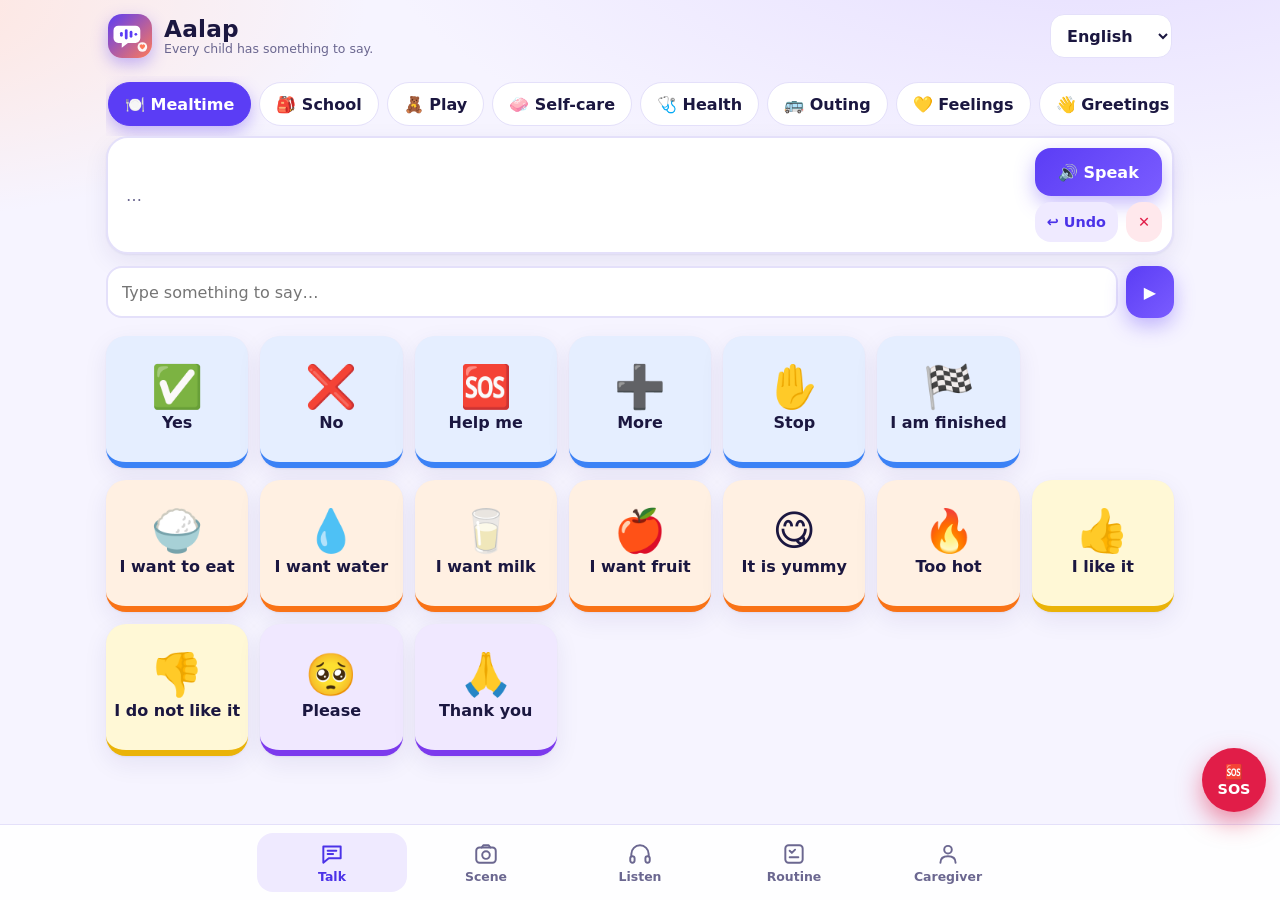
==== web/index.html @ 2eca91e9 "Initial commit: Aalap, AI communication boards for children with disabilities Photo-to-board (Gemini" ====
<!doctype html>
<html lang="en">
<head>
<meta charset="utf-8">
<meta name="viewport" content="width=device-width,initial-scale=1,viewport-fit=cover">
<title>Aalap — Every child has something to say</title>
<meta name="description" content="Aalap builds a personal communication board for children with speech, hearing, vision or intellectual disabilities — from a single photo, in 8 languages.">
<meta name="theme-color" content="#4b32e8">
<link rel="manifest" href="manifest.json">
<link rel="icon" href="icon.svg" type="image/svg+xml">
<link rel="apple-touch-icon" href="icon.svg">
<link rel="stylesheet" href="styles.css">
</head>
<body>
<a class="skip" href="#app">Skip to content</a>

<header class="top">
  <div class="brand">
    <img src="icon.svg" alt="" width="44" height="44">
    <div><b>Aalap</b><small id="tag"></small></div>
  </div>
  <label class="langsel">
    <span class="sr" id="langLbl">Language</span>
    <select id="langSel" aria-labelledby="langLbl"></select>
  </label>
</header>

<main id="app" tabindex="-1"></main>

<nav class="tabs" id="tabs" aria-label="Main"></nav>

<button id="sosBtn" class="sos" type="button"></button>

<div id="sosOverlay" class="sos-overlay" hidden role="alertdialog" aria-live="assertive">
  <div class="sos-big">🆘</div>
  <div class="sos-say" id="sosSay"></div>
  <div class="sos-stop" id="sosStop"></div>
</div>

<div id="toast" class="toast" role="status" aria-live="polite"></div>

<dialog id="picker" class="picker">
  <form method="dialog"><button class="x" aria-label="Close">✕</button></form>
  <div id="pickerGrid" class="grid"></div>
</dialog>

<script src="data.js"></script>
<script src="app.js"></script>
</body>
</html>
---- web/styles.css ----
:root{
  --bg:#f6f4ff; --card:#ffffff; --ink:#1b1740; --muted:#6b6790; --line:#e4e0fa;
  --brand:#5b3df5; --brand-d:#4b32e8; --coral:#ff7a59; --mint:#12b886; --danger:#e11d48;
  --scale:1; --tile:calc(132px * var(--scale));
  --radius:22px; --shadow:0 1px 2px rgba(40,20,120,.06),0 8px 24px rgba(40,20,120,.08);
  font-family:"Atkinson Hyperlegible",system-ui,-apple-system,"Segoe UI",Roboto,"Noto Sans","Noto Sans Bengali","Noto Sans Devanagari","Noto Naskh Arabic","Noto Sans SC",sans-serif;
}
*{box-sizing:border-box;-webkit-tap-highlight-color:transparent}
html{font-size:calc(16px * var(--scale))}
body{margin:0;background:radial-gradient(1200px 500px at 85% -10%,#e5ddff 0,transparent 60%),radial-gradient(900px 400px at -10% 0,#ffe4dc 0,transparent 55%),var(--bg);color:var(--ink);min-height:100vh;padding-bottom:calc(96px + env(safe-area-inset-bottom))}
button,input,select,textarea{font:inherit;color:inherit}
button{cursor:pointer}
:focus-visible{outline:4px solid var(--coral);outline-offset:2px}
.sr{position:absolute;width:1px;height:1px;overflow:hidden;clip:rect(0 0 0 0)}
.skip{position:absolute;left:-999px}.skip:focus{left:8px;top:8px;z-index:99;background:#fff;padding:8px 12px;border-radius:8px}

/* header */
.top{display:flex;align-items:center;justify-content:space-between;gap:12px;padding:14px 18px;max-width:1100px;margin:0 auto}
.brand{display:flex;align-items:center;gap:12px}
.brand img{border-radius:14px;box-shadow:0 6px 16px rgba(91,61,245,.35)}
.brand b{font-size:1.45rem;letter-spacing:.2px;display:block;line-height:1.1}
.brand small{display:block;color:var(--muted);font-size:.78rem;max-width:34ch}
.langsel select{background:var(--card);border:1.5px solid var(--line);border-radius:14px;padding:10px 12px;font-weight:600;min-height:44px}

main{max-width:1100px;margin:0 auto;padding:4px 16px 24px;outline:none}
.view{animation:rise .28s ease both}
@keyframes rise{from{opacity:0;transform:translateY(8px)}to{opacity:1;transform:none}}
h2{font-size:1.15rem;margin:18px 4px 10px}
.card{background:var(--card);border-radius:var(--radius);box-shadow:var(--shadow);padding:16px}
.hint{color:var(--muted);font-size:.9rem;margin:6px 4px}

/* chips */
.chips{display:flex;gap:8px;overflow-x:auto;padding:6px 2px 10px;scrollbar-width:none}
.chips::-webkit-scrollbar{display:none}
.chip{flex:0 0 auto;border:1.5px solid var(--line);background:var(--card);border-radius:999px;padding:10px 16px;font-weight:700;min-height:44px;transition:.15s}
.chip[aria-pressed="true"]{background:var(--brand);border-color:var(--brand);color:#fff;box-shadow:0 6px 16px rgba(91,61,245,.35)}

/* sentence strip */
.strip{display:flex;align-items:center;gap:10px;background:var(--card);border-radius:var(--radius);box-shadow:var(--shadow);padding:10px;min-height:92px;border:2px solid var(--line)}
.strip-items{flex:1;display:flex;flex-wrap:wrap;gap:8px;min-height:60px;align-items:center}
.strip-items .ph{color:var(--muted);padding:0 8px}
.pill{display:inline-flex;align-items:center;gap:6px;background:#f0ecff;border-radius:14px;padding:8px 12px;font-weight:700;animation:pop .2s ease}
.pill .em{font-size:1.6rem}
@keyframes pop{from{transform:scale(.7);opacity:0}to{transform:none;opacity:1}}
.strip-actions{display:flex;flex-direction:column;gap:6px}
.btn{border:0;border-radius:16px;padding:12px 18px;font-weight:800;min-height:48px;background:#efeaff;color:var(--brand-d);transition:transform .1s,box-shadow .15s}
.btn:active{transform:scale(.96)}
.btn.primary{background:linear-gradient(135deg,var(--brand),#7a5cff);color:#fff;box-shadow:0 8px 20px rgba(91,61,245,.35)}
.btn.warn{background:#ffe8ec;color:var(--danger)}
.btn.small{padding:8px 12px;min-height:40px;font-size:.9rem}
.btn[disabled]{opacity:.45}

.say{display:flex;gap:8px;margin:12px 0 4px}
.say input{flex:1;border:2px solid var(--line);border-radius:16px;padding:12px 14px;background:var(--card);min-height:52px;min-width:0}
.sugg{display:flex;flex-wrap:wrap;gap:6px;margin:4px 0}

/* tiles */
.grid{display:grid;grid-template-columns:repeat(auto-fill,minmax(var(--tile),1fr));gap:12px}
.grid.core{margin:14px 0 4px}
.tile{--c:#e8f0ff;--b:#3b82f6;position:relative;display:flex;flex-direction:column;align-items:center;justify-content:center;gap:6px;min-height:var(--tile);padding:12px 8px;background:var(--c);border:0;border-bottom:6px solid var(--b);border-radius:20px;box-shadow:var(--shadow);text-align:center;transition:transform .1s,box-shadow .15s}
.tile .em{font-size:calc(2.6rem);line-height:1}
.tile .tx{font-weight:800;font-size:1rem;line-height:1.2;overflow-wrap:anywhere}
.tile:active{transform:translateY(3px) scale(.97);border-bottom-width:3px}
.tile.armed{outline:5px solid var(--coral);outline-offset:2px}
.g-core{--c:#e5eeff;--b:#3b82f6}.g-food{--c:#fff0e2;--b:#f97316}.g-feel{--c:#fff8d6;--b:#eab308}
.g-health{--c:#ffe6eb;--b:#e11d48}.g-act{--c:#e3f8ea;--b:#16a34a}.g-social{--c:#f0e8ff;--b:#7c3aed}
.g-custom{--c:#dff6fa;--b:#0891b2}.g-ai{--c:#fde8ff;--b:#c026d3}
.m-intellect .tile{min-height:calc(var(--tile) * 1.25)}
.m-intellect .tile .em{font-size:3.6rem}
.m-intellect .tile .tx{font-size:1.2rem}

/* scene cards */
.scenes{display:grid;grid-template-columns:repeat(auto-fill,minmax(150px,1fr));gap:12px}
.scene-card{display:flex;flex-direction:column;align-items:center;gap:6px;padding:18px 10px;border:2px solid transparent;border-radius:20px;background:var(--card);box-shadow:var(--shadow);font-weight:800;transition:.15s}
.scene-card .em{font-size:2.4rem}
.scene-card:hover{border-color:var(--brand)}
.drop{display:flex;flex-direction:column;align-items:center;gap:8px;padding:22px;border:2.5px dashed #b9a9ff;border-radius:var(--radius);background:linear-gradient(180deg,#faf8ff,#f3eeff);text-align:center}
.drop img{max-width:100%;max-height:220px;border-radius:16px}
.drop textarea{width:100%;border:2px solid var(--line);border-radius:14px;padding:10px;min-height:64px;resize:vertical;background:#fff}
.spinner{width:22px;height:22px;border-radius:50%;border:3px solid #d9d0ff;border-top-color:var(--brand);animation:spin .8s linear infinite;display:inline-block;vertical-align:middle;margin-inline-end:8px}
@keyframes spin{to{transform:rotate(360deg)}}

/* listen */
.caps{background:#120f33;color:#fff;border-radius:var(--radius);padding:18px;min-height:46vh;max-height:60vh;overflow:auto;box-shadow:var(--shadow)}
.cap{margin:0 0 14px;line-height:1.35;font-weight:700;font-size:var(--capsize,1.6rem)}
.cap .ems{margin-inline-start:8px;font-size:1.3em}
.cap.interim{opacity:.55}
.cap-empty{color:#a7a1d6;font-weight:500}
.rec-dot{display:inline-block;width:12px;height:12px;border-radius:50%;background:#ff4d6d;margin-inline-end:8px;animation:pulse 1s infinite}
@keyframes pulse{50%{opacity:.3}}
.flash{animation:flash .5s 4}
@keyframes flash{50%{background:var(--coral)}}
.row{display:flex;gap:8px;flex-wrap:wrap;align-items:center;margin:12px 0}

/* routine */
.now{display:grid;grid-template-columns:1fr auto 1fr;gap:10px;align-items:center;margin-bottom:14px}
.now .box{background:var(--card);border-radius:var(--radius);box-shadow:var(--shadow);padding:14px;text-align:center;min-height:130px;display:flex;flex-direction:column;justify-content:center;gap:4px}
.now .box.first{border:3px solid var(--mint)}
.now .box small{color:var(--muted);font-weight:800;text-transform:uppercase;letter-spacing:.06em}
.now .box .em{font-size:3rem}
.now .arrow{font-size:2rem;color:var(--brand)}
.steps{list-style:none;margin:0;padding:0;display:grid;gap:10px}
.step{display:flex;align-items:center;gap:12px;background:var(--card);border-radius:18px;box-shadow:var(--shadow);padding:10px 14px}
.step .em{font-size:2rem}
.step .tx{flex:1;font-weight:800}
.step.done{opacity:.55}.step.done .tx{text-decoration:line-through}
.check{width:48px;height:48px;border-radius:50%;border:3px solid var(--mint);background:#fff;font-size:1.4rem;color:#fff}
.step.done .check{background:var(--mint)}

/* care */
.form{display:grid;gap:14px}
.field{display:grid;gap:6px}
.field label,.field .lbl{font-weight:800}
.field input[type=text],.field select{border:2px solid var(--line);border-radius:14px;padding:12px;background:#fff;min-height:48px}
.modes{display:grid;grid-template-columns:repeat(auto-fit,minmax(150px,1fr));gap:10px}
.mode{display:flex;align-items:center;gap:10px;border:2px solid var(--line);border-radius:16px;padding:12px;background:#fff;font-weight:800;min-height:56px}
.mode input{width:22px;height:22px;accent-color:var(--brand)}
.mode:has(input:checked){border-color:var(--brand);background:#f0ecff}
.toggle{display:flex;align-items:center;gap:10px;font-weight:700}
.toggle input{width:22px;height:22px;accent-color:var(--brand)}
input[type=range]{width:100%;accent-color:var(--brand)}
.two{display:grid;grid-template-columns:90px 1fr auto;gap:8px}
.two input{border:2px solid var(--line);border-radius:14px;padding:12px;min-width:0}
.list{list-style:none;margin:8px 0 0;padding:0;display:grid;gap:8px}
.list li{display:flex;align-items:center;gap:10px;background:#faf9ff;border-radius:14px;padding:8px 12px}
.list li .tx{flex:1}
.bar{height:10px;background:#ece8ff;border-radius:999px;overflow:hidden;flex:1}
.bar i{display:block;height:100%;background:linear-gradient(90deg,var(--brand),var(--coral));border-radius:999px}

/* nav */
.tabs{position:fixed;inset-inline:0;bottom:0;display:flex;justify-content:center;gap:4px;padding:8px 10px calc(8px + env(safe-area-inset-bottom));background:rgba(255,255,255,.88);backdrop-filter:blur(14px);border-top:1px solid var(--line);z-index:20}
.tabs button{flex:1;max-width:150px;display:flex;flex-direction:column;align-items:center;gap:2px;border:0;background:transparent;border-radius:16px;padding:8px 4px;font-size:.78rem;font-weight:800;color:var(--muted);min-height:56px}
.tabs button svg{width:26px;height:26px;stroke:currentColor;fill:none;stroke-width:1.8;stroke-linecap:round;stroke-linejoin:round}
.tabs button[aria-current="page"]{color:var(--brand-d);background:#efeaff}

/* sos */
.sos{position:fixed;inset-inline-end:14px;bottom:calc(88px + env(safe-area-inset-bottom));z-index:30;width:64px;height:64px;border-radius:50%;border:0;background:var(--danger);color:#fff;font-weight:900;box-shadow:0 10px 24px rgba(225,29,72,.5);font-size:.9rem}
.sos:active{transform:scale(.92)}
.sos-overlay{position:fixed;inset:0;z-index:100;background:var(--danger);color:#fff;display:flex;flex-direction:column;align-items:center;justify-content:center;gap:18px;text-align:center;padding:24px;animation:sosflash .6s infinite alternate}
.sos-overlay[hidden]{display:none}
@keyframes sosflash{from{background:#e11d48}to{background:#9f1239}}
.sos-big{font-size:7rem}.sos-say{font-size:2.2rem;font-weight:900}.sos-stop{opacity:.9}

.toast{position:fixed;left:50%;bottom:calc(150px + env(safe-area-inset-bottom));transform:translate(-50%,20px);background:#1b1740;color:#fff;padding:12px 18px;border-radius:16px;font-weight:700;opacity:0;pointer-events:none;transition:.25s;z-index:60;max-width:90vw;text-align:center}
.toast.show{opacity:1;transform:translate(-50%,0)}
.toast.praise{background:linear-gradient(135deg,var(--mint),#38d9a9);font-size:1.4rem}

.picker{border:0;border-radius:24px;padding:18px;width:min(720px,94vw);max-height:80vh;box-shadow:0 30px 80px rgba(20,10,80,.4)}
.picker::backdrop{background:rgba(20,10,60,.55)}
.picker .x{position:sticky;top:0;float:inline-end;border:0;background:#efeaff;border-radius:50%;width:44px;height:44px;font-size:1.1rem}

/* high contrast */
.hc{--bg:#000;--card:#000;--ink:#ffe600;--muted:#fff;--line:#ffe600;--brand:#ffe600;--brand-d:#ffe600}
.hc body{background:#000}
.hc .tile{--c:#000;--b:#ffe600;border:3px solid #ffe600;border-bottom-width:8px;color:#ffe600}
.hc .btn,.hc .chip,.hc .pill,.hc .mode,.hc .scene-card,.hc .step,.hc .list li{background:#000;border:2.5px solid #ffe600;color:#ffe600}
.hc .btn.primary,.hc .chip[aria-pressed="true"]{background:#ffe600;color:#000}
.hc .tabs{background:#000}.hc .tabs button[aria-current="page"]{background:#ffe600;color:#000}
.hc .caps{background:#000;border:3px solid #ffe600;color:#ffe600}
.hc .brand img{box-shadow:none}
.hc input,.hc select,.hc textarea{background:#000;color:#ffe600;border-color:#ffe600}
.hc .strip,.hc .drop,.hc .card{background:#000;border-color:#ffe600}

[dir=rtl] .tabs button{direction:rtl}
@media (max-width:520px){
  .strip{flex-direction:column;align-items:stretch}
  .strip-actions{flex-direction:row}.strip-actions .btn{flex:1}
  .now{grid-template-columns:1fr}.now .arrow{transform:rotate(90deg);justify-self:center}
}
@media (prefers-reduced-motion:reduce){*{animation:none!important;transition:none!important}}
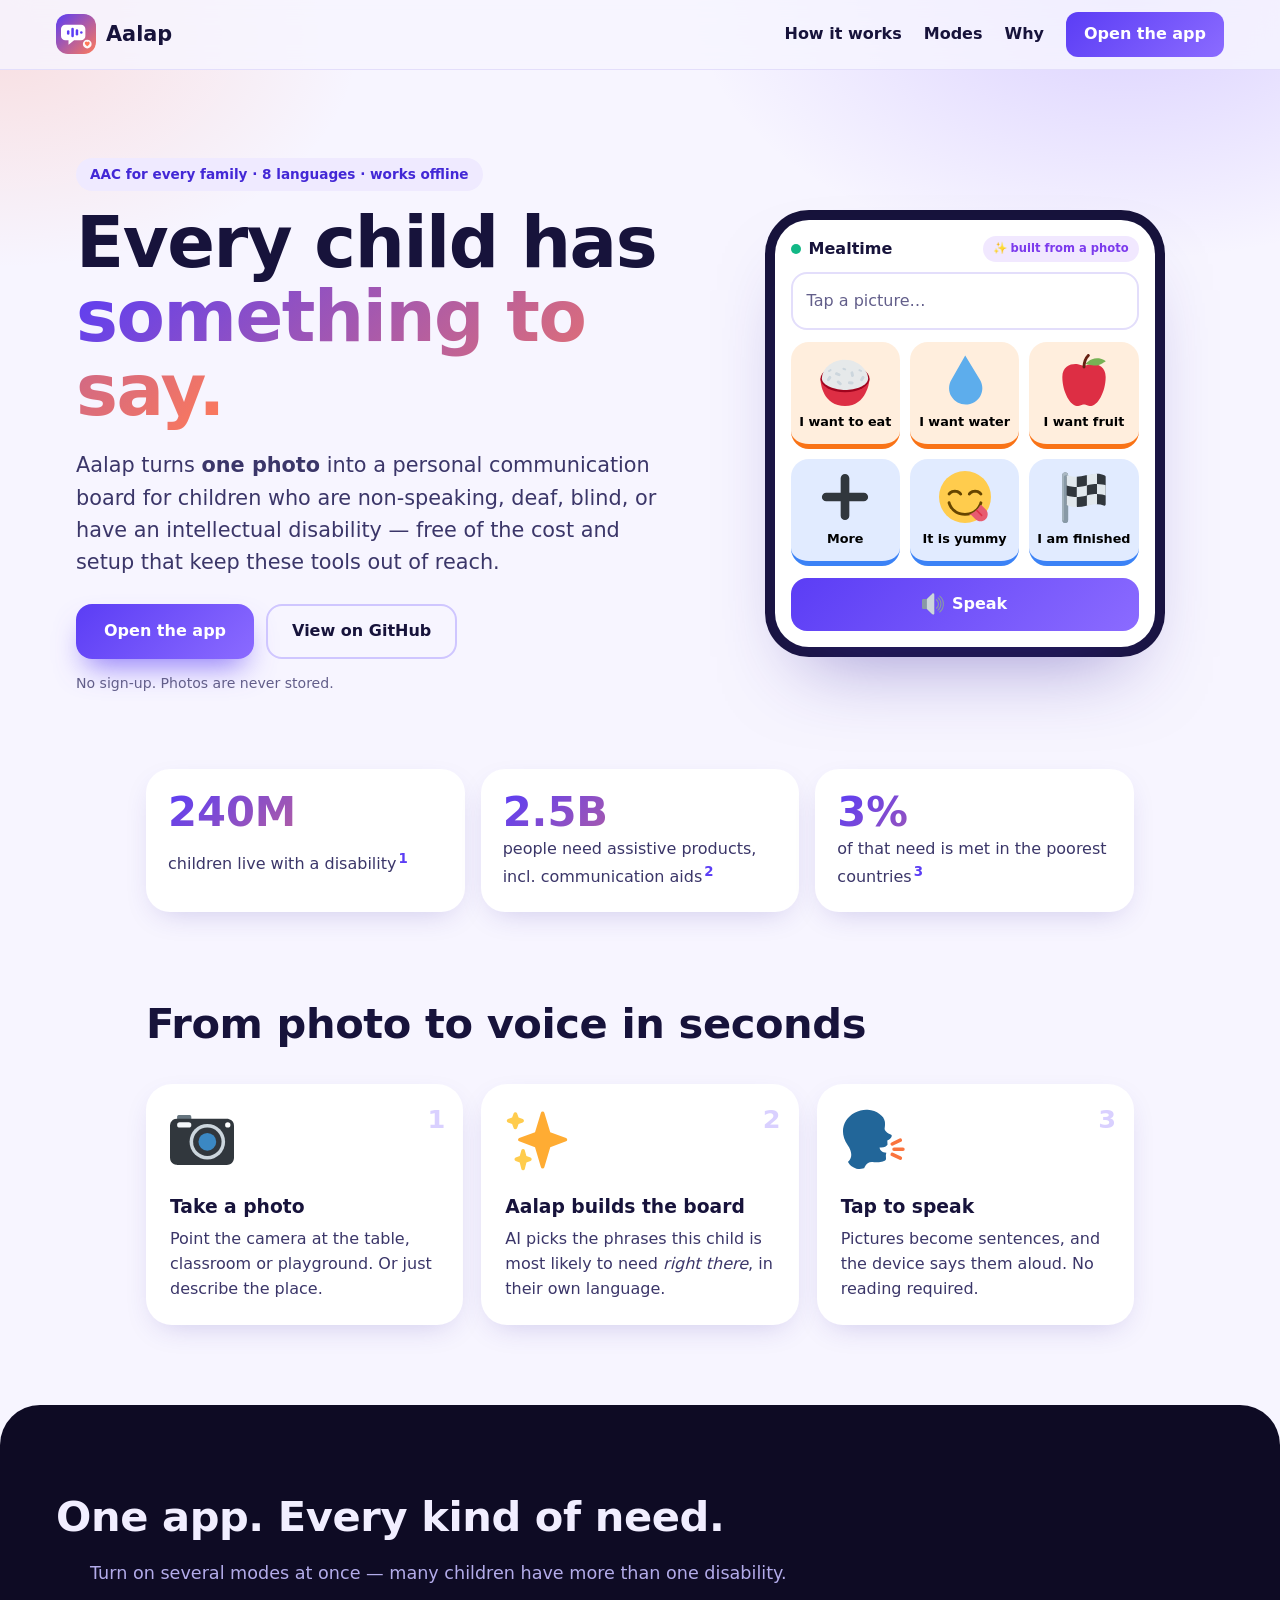
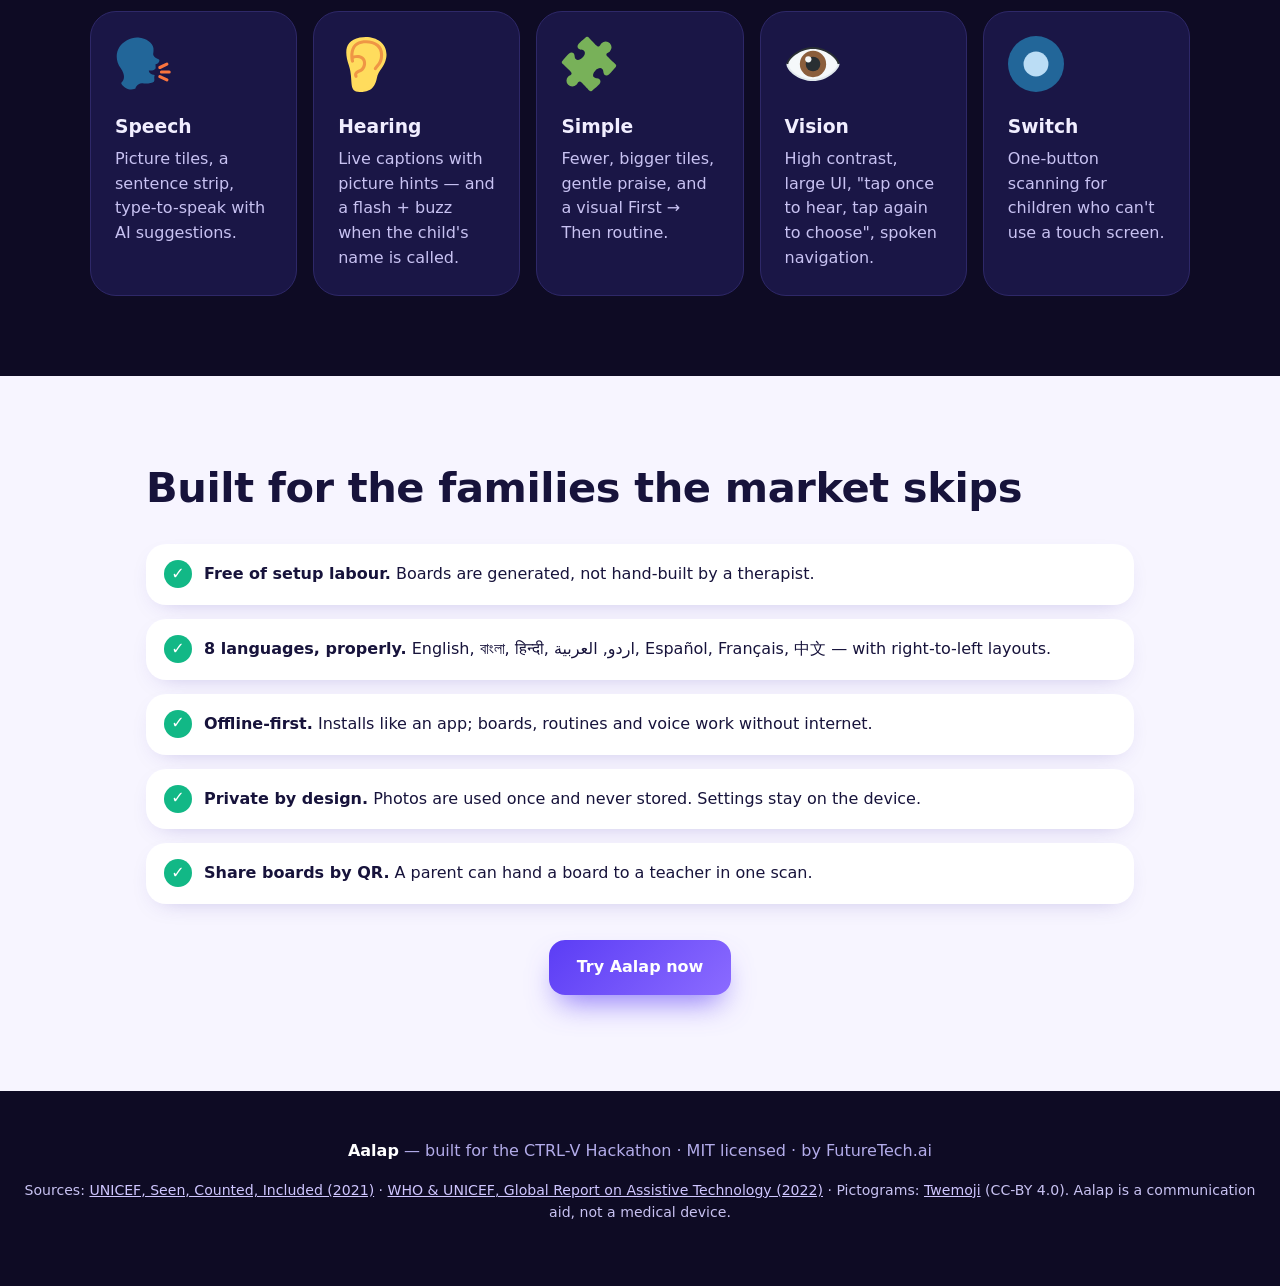
==== commit aa44ec43: "Redesign, pictograms, landing page and new accessibility features - Landing page at / with interacti" ====
--- a/web/index.html
+++ b/web/index.html
@@ -2,49 +2,108 @@
 <html lang="en">
 <head>
 <meta charset="utf-8">
-<meta name="viewport" content="width=device-width,initial-scale=1,viewport-fit=cover">
+<meta name="viewport" content="width=device-width,initial-scale=1">
 <title>Aalap — Every child has something to say</title>
-<meta name="description" content="Aalap builds a personal communication board for children with speech, hearing, vision or intellectual disabilities — from a single photo, in 8 languages.">
-<meta name="theme-color" content="#4b32e8">
+<meta name="description" content="Aalap turns one photo into a personal communication board for children who are non-speaking, deaf, blind or have an intellectual disability. 8 languages, works offline, private by design.">
+<meta property="og:title" content="Aalap — Every child has something to say">
+<meta property="og:description" content="One photo becomes a personal communication board, in 8 languages.">
+<meta property="og:type" content="website">
+<meta name="theme-color" content="#0e0b24">
+<link rel="icon" href="icon.svg" type="image/svg+xml">
 <link rel="manifest" href="manifest.json">
-<link rel="icon" href="icon.svg" type="image/svg+xml">
-<link rel="apple-touch-icon" href="icon.svg">
-<link rel="stylesheet" href="styles.css">
+<link rel="stylesheet" href="landing.css">
 </head>
 <body>
-<a class="skip" href="#app">Skip to content</a>
-
-<header class="top">
-  <div class="brand">
-    <img src="icon.svg" alt="" width="44" height="44">
-    <div><b>Aalap</b><small id="tag"></small></div>
-  </div>
-  <label class="langsel">
-    <span class="sr" id="langLbl">Language</span>
-    <select id="langSel" aria-labelledby="langLbl"></select>
-  </label>
+<a class="skip" href="#main">Skip to content</a>
+<header class="nav">
+  <a class="logo" href="index.html"><img src="icon.svg" width="40" height="40" alt=""><b>Aalap</b></a>
+  <nav aria-label="Page">
+    <a href="#how">How it works</a><a href="#modes">Modes</a><a href="#why">Why</a>
+    <a class="cta sm" href="app.html">Open the app</a>
+  </nav>
 </header>
 
-<main id="app" tabindex="-1"></main>
+<main id="main">
+  <section class="hero">
+    <div class="hero-text">
+      <p class="eyebrow">AAC for every family · 8 languages · works offline</p>
+      <h1>Every child has<br><span class="grad">something to say.</span></h1>
+      <p class="lead">Aalap turns <b>one photo</b> into a personal communication board for children who are non-speaking, deaf, blind, or have an intellectual disability — free of the cost and setup that keep these tools out of reach.</p>
+      <div class="actions">
+        <a class="cta" href="app.html">Open the app</a>
+        <a class="ghost" href="https://github.com/shahriarsharif406/aalap-ai">View on GitHub</a>
+      </div>
+      <p class="small">No sign-up. Photos are never stored.</p>
+    </div>
+    <div class="phone" aria-label="Interactive preview">
+      <div class="phone-bar"><span class="dot"></span> Mealtime <span class="chip-s">✨ built from a photo</span></div>
+      <div class="phone-strip" id="demoStrip" aria-live="polite"><span class="ph">Tap a picture…</span></div>
+      <div class="demo-grid" id="demoGrid"></div>
+      <button class="speak" id="demoSpeak" type="button">
+        <img src="pict/1f50a.svg" alt="" width="22" height="22"> Speak
+      </button>
+    </div>
+  </section>
 
-<nav class="tabs" id="tabs" aria-label="Main"></nav>
+  <section class="stats" aria-label="Why this matters">
+    <div><b>240M</b><span>children live with a disability<sup><a href="https://www.unicef.org/philippines/press-releases/worlds-nearly-240-million-children-living-disabilities-are-being-denied-basic-rights" aria-label="Source: UNICEF">1</a></sup></span></div>
+    <div><b>2.5B</b><span>people need assistive products, incl. communication aids<sup><a href="https://www.unicef.org/reports/global-report-assistive-technology" aria-label="Source: WHO and UNICEF">2</a></sup></span></div>
+    <div><b>3%</b><span>of that need is met in the poorest countries<sup><a href="https://www.who.int/health-topics/assistive-technology/improving-access-to-assistive-technology" aria-label="Source: WHO">3</a></sup></span></div>
+  </section>
 
-<button id="sosBtn" class="sos" type="button"></button>
+  <section id="how" class="block">
+    <h2>From photo to voice in seconds</h2>
+    <div class="steps3">
+      <article><span class="n">1</span><img src="pict/1f4f7.svg" alt="" width="64" height="64"><h3>Take a photo</h3><p>Point the camera at the table, classroom or playground. Or just describe the place.</p></article>
+      <article><span class="n">2</span><img src="pict/2728.svg" alt="" width="64" height="64"><h3>Aalap builds the board</h3><p>AI picks the phrases this child is most likely to need <i>right there</i>, in their own language.</p></article>
+      <article><span class="n">3</span><img src="pict/1f5e3.svg" alt="" width="64" height="64"><h3>Tap to speak</h3><p>Pictures become sentences, and the device says them aloud. No reading required.</p></article>
+    </div>
+  </section>
 
-<div id="sosOverlay" class="sos-overlay" hidden role="alertdialog" aria-live="assertive">
-  <div class="sos-big">🆘</div>
-  <div class="sos-say" id="sosSay"></div>
-  <div class="sos-stop" id="sosStop"></div>
-</div>
+  <section id="modes" class="block dark">
+    <h2>One app. Every kind of need.</h2>
+    <p class="sub">Turn on several modes at once — many children have more than one disability.</p>
+    <div class="modes4">
+      <article><img src="pict/1f5e3.svg" alt="" width="56" height="56"><h3>Speech</h3><p>Picture tiles, a sentence strip, type-to-speak with AI suggestions.</p></article>
+      <article><img src="pict/1f442.svg" alt="" width="56" height="56"><h3>Hearing</h3><p>Live captions with picture hints — and a flash + buzz when the child's name is called.</p></article>
+      <article><img src="pict/1f9e9.svg" alt="" width="56" height="56"><h3>Simple</h3><p>Fewer, bigger tiles, gentle praise, and a visual First → Then routine.</p></article>
+      <article><img src="pict/1f441.svg" alt="" width="56" height="56"><h3>Vision</h3><p>High contrast, large UI, "tap once to hear, tap again to choose", spoken navigation.</p></article>
+      <article><img src="pict/1f518.svg" alt="" width="56" height="56"><h3>Switch</h3><p>One-button scanning for children who can't use a touch screen.</p></article>
+    </div>
+  </section>
 
-<div id="toast" class="toast" role="status" aria-live="polite"></div>
+  <section id="why" class="block">
+    <h2>Built for the families the market skips</h2>
+    <ul class="ticks">
+      <li><b>Free of setup labour.</b> Boards are generated, not hand-built by a therapist.</li>
+      <li><b>8 languages, properly.</b> English, বাংলা, हिन्दी, اردو, العربية, Español, Français, 中文 — with right-to-left layouts.</li>
+      <li><b>Offline-first.</b> Installs like an app; boards, routines and voice work without internet.</li>
+      <li><b>Private by design.</b> Photos are used once and never stored. Settings stay on the device.</li>
+      <li><b>Share boards by QR.</b> A parent can hand a board to a teacher in one scan.</li>
+    </ul>
+    <p class="cta-row"><a class="cta" href="app.html">Try Aalap now</a></p>
+  </section>
+</main>
 
-<dialog id="picker" class="picker">
-  <form method="dialog"><button class="x" aria-label="Close">✕</button></form>
-  <div id="pickerGrid" class="grid"></div>
-</dialog>
+<footer>
+  <p><b>Aalap</b> — built for the CTRL-V Hackathon · MIT licensed · by FutureTech.ai</p>
+  <p class="small">Sources: <a href="https://www.unicef.org/philippines/press-releases/worlds-nearly-240-million-children-living-disabilities-are-being-denied-basic-rights">UNICEF, Seen, Counted, Included (2021)</a> · <a href="https://www.unicef.org/reports/global-report-assistive-technology">WHO &amp; UNICEF, Global Report on Assistive Technology (2022)</a> · Pictograms: <a href="https://github.com/jdecked/twemoji">Twemoji</a> (CC-BY 4.0). Aalap is a communication aid, not a medical device.</p>
+</footer>
 
-<script src="data.js"></script>
-<script src="app.js"></script>
+<script>
+(function(){
+  var items=[["1f35a","I want to eat"],["1f4a7","I want water"],["1f34e","I want fruit"],["2795","More"],["1f60b","It is yummy"],["1f3c1","I am finished"]];
+  var grid=document.getElementById("demoGrid"),strip=document.getElementById("demoStrip"),sentence=[];
+  items.forEach(function(it){
+    var b=document.createElement("button");b.type="button";b.className="dtile";
+    b.innerHTML='<img src="pict/'+it[0]+'.svg" alt="" width="52" height="52"><span>'+it[1]+'</span>';
+    b.addEventListener("click",function(){say(it[1]);sentence.push(it);paint();});
+    grid.appendChild(b);
+  });
+  function say(t){try{var u=new SpeechSynthesisUtterance(t);u.lang="en-US";speechSynthesis.cancel();speechSynthesis.speak(u);}catch(e){}}
+  function paint(){strip.innerHTML=sentence.map(function(s){return '<span class="pill"><img src="pict/'+s[0]+'.svg" alt="" width="26" height="26">'+s[1]+'</span>';}).join("");}
+  document.getElementById("demoSpeak").addEventListener("click",function(){if(sentence.length){say(sentence.map(function(s){return s[1];}).join(" "));}});
+})();
+</script>
 </body>
 </html>
--- a/web/landing.css
+++ b/web/landing.css
@@ -0,0 +1,71 @@
+:root{--ink:#17133b;--bg:#f7f5ff;--night:#0e0b24;--brand:#5b3df5;--brand2:#8b6bff;--coral:#ff7a59;--mint:#12b886;--muted:#625e8a;color-scheme:light;
+  font-family:"Atkinson Hyperlegible","Inter",system-ui,-apple-system,"Segoe UI",Roboto,sans-serif}
+*{box-sizing:border-box}
+html{scroll-behavior:smooth}
+body{margin:0;color:var(--ink);line-height:1.55;background:radial-gradient(700px 420px at 88% 0,rgba(139,107,255,.26),transparent 62%),radial-gradient(600px 380px at 0 40px,rgba(255,122,89,.18),transparent 60%),var(--bg);background-repeat:no-repeat;background-size:100% 760px,100% 760px,auto}
+a{color:inherit}
+.skip{position:absolute;left:-999px;top:8px;background:#fff;padding:10px 14px;border-radius:12px;z-index:99}.skip:focus{left:8px}
+:focus-visible{outline:4px solid var(--coral);outline-offset:3px;border-radius:10px}
+
+.nav{position:sticky;top:0;z-index:20;display:flex;align-items:center;justify-content:space-between;padding:12px clamp(16px,5vw,56px);background:rgba(247,245,255,.8);backdrop-filter:blur(14px);border-bottom:1px solid #e3defb}
+.logo{display:flex;align-items:center;gap:10px;text-decoration:none;font-size:1.3rem}
+.logo img{border-radius:12px}
+.nav nav{display:flex;align-items:center;gap:22px;font-weight:700}
+.nav nav a{text-decoration:none}
+.cta{display:inline-block;text-decoration:none;background:linear-gradient(135deg,var(--brand),var(--brand2));color:#fff;font-weight:800;padding:15px 28px;border-radius:16px;box-shadow:0 16px 30px -10px rgba(91,61,245,.7);transition:transform .15s}
+.cta:hover{transform:translateY(-2px)}.cta.sm{padding:10px 18px;border-radius:12px;box-shadow:none}
+.ghost{display:inline-block;text-decoration:none;font-weight:800;padding:13px 24px;border-radius:16px;border:2px solid #cfc6ff}
+.ghost:hover{background:#efeaff}
+
+.hero{display:grid;grid-template-columns:1.1fr .9fr;gap:clamp(24px,5vw,64px);align-items:center;padding:clamp(32px,7vw,88px) clamp(16px,5vw,56px) 40px;max-width:1240px;margin:0 auto}
+.eyebrow{display:inline-block;background:#efeaff;color:#4328d6;font-weight:800;font-size:.85rem;padding:6px 14px;border-radius:999px;margin:0 0 16px}
+h1{font-size:clamp(2.4rem,6vw,4.4rem);line-height:1.05;margin:0 0 18px;letter-spacing:-.02em}
+.grad{background:linear-gradient(135deg,var(--brand),var(--coral));-webkit-background-clip:text;background-clip:text;color:transparent}
+.lead{font-size:clamp(1.05rem,2vw,1.3rem);color:#3b3669;max-width:56ch}
+.actions{display:flex;gap:12px;flex-wrap:wrap;margin:26px 0 10px}
+.small{font-size:.88rem;color:var(--muted)}
+
+.phone{background:#fff;border-radius:34px;padding:16px;box-shadow:0 40px 80px -30px rgba(60,40,160,.5),0 0 0 10px #17133b;max-width:380px;justify-self:center;width:100%}
+.phone-bar{display:flex;align-items:center;gap:8px;font-weight:800;margin-bottom:10px;flex-wrap:wrap}
+.phone-bar .dot{width:10px;height:10px;border-radius:50%;background:var(--mint)}
+.chip-s{margin-inline-start:auto;font-size:.72rem;background:#f1e8ff;color:#7c3aed;border-radius:999px;padding:4px 10px}
+.phone-strip{min-height:58px;border:2px solid #e3defb;border-radius:16px;padding:8px;display:flex;gap:6px;flex-wrap:wrap;align-items:center;margin-bottom:12px}
+.phone-strip .ph{color:var(--muted);padding:0 6px}
+.pill{display:inline-flex;align-items:center;gap:6px;background:#efeaff;border-radius:12px;padding:4px 10px 4px 6px;font-weight:800;font-size:.85rem}
+.demo-grid{display:grid;grid-template-columns:repeat(3,1fr);gap:10px}
+.dtile{display:flex;flex-direction:column;align-items:center;gap:6px;border:0;border-bottom:5px solid var(--b,#f97316);background:var(--c,#ffeedd);border-radius:18px;padding:12px 4px;font:inherit;font-weight:800;font-size:.8rem;cursor:pointer;transition:transform .1s}
+.dtile:nth-child(n+4){--c:#e1ebff;--b:#3b82f6}
+.dtile:active{transform:translateY(3px)}
+.speak{width:100%;margin-top:12px;border:0;border-radius:16px;padding:14px;background:linear-gradient(135deg,var(--brand),var(--brand2));color:#fff;font:inherit;font-weight:800;display:flex;align-items:center;justify-content:center;gap:8px;cursor:pointer}
+
+.stats{display:grid;grid-template-columns:repeat(3,1fr);gap:16px;max-width:1100px;margin:20px auto 0;padding:0 clamp(16px,5vw,56px)}
+.stats>div{background:#fff;border-radius:24px;padding:22px;box-shadow:0 10px 30px -12px rgba(60,40,160,.25);display:grid;gap:4px}
+.stats b{font-size:2.6rem;line-height:1;background:linear-gradient(135deg,var(--brand),var(--coral));-webkit-background-clip:text;background-clip:text;color:transparent}
+.stats span{color:#3b3669}.stats sup a{color:var(--brand);font-weight:800;text-decoration:none;margin-inline-start:2px}
+
+.block{max-width:1100px;margin:0 auto;padding:clamp(40px,7vw,80px) clamp(16px,5vw,56px)}
+.block h2{font-size:clamp(1.8rem,4vw,2.6rem);margin:0 0 10px;letter-spacing:-.01em}
+.sub{color:var(--muted);margin:0 0 24px;font-size:1.1rem}
+.steps3{display:grid;grid-template-columns:repeat(3,1fr);gap:18px;margin-top:28px}
+.steps3 article,.modes4 article{background:#fff;border-radius:26px;padding:24px;box-shadow:0 10px 30px -12px rgba(60,40,160,.25);position:relative}
+.steps3 .n{position:absolute;top:16px;inset-inline-end:18px;font-weight:900;font-size:1.6rem;color:#d9d0ff}
+.steps3 h3,.modes4 h3{margin:12px 0 6px}
+.steps3 p,.modes4 p{margin:0;color:#3b3669}
+.dark{max-width:none;background:var(--night);color:#f1eeff;border-radius:40px 40px 0 0}
+.dark>*{max-width:1100px;margin-inline:auto}
+.dark .sub{color:#b3acea}
+.modes4{display:grid;grid-template-columns:repeat(auto-fit,minmax(190px,1fr));gap:16px}
+.modes4 article{background:#1a1646;box-shadow:none;border:1px solid #2e2868}
+.modes4 p{color:#c8c2f2}
+.ticks{list-style:none;padding:0;margin:24px 0;display:grid;gap:14px}
+.ticks li{background:#fff;border-radius:20px;padding:18px 22px 18px 58px;position:relative;box-shadow:0 8px 24px -14px rgba(60,40,160,.35)}
+.ticks li::before{content:"✓";position:absolute;inset-inline-start:18px;top:16px;width:28px;height:28px;border-radius:50%;background:var(--mint);color:#fff;display:grid;place-items:center;font-weight:900}
+.cta-row{text-align:center;margin-top:36px}
+footer{background:var(--night);color:#b3acea;text-align:center;padding:32px 16px 48px}
+footer b{color:#fff}footer a{color:#cfc6ff}footer .small{color:#c8c2f2}
+@media (max-width:860px){
+  .hero{grid-template-columns:1fr}
+  .stats,.steps3{grid-template-columns:1fr}
+  .nav nav a:not(.cta){display:none}
+}
+@media (prefers-reduced-motion:reduce){*{transition:none!important;scroll-behavior:auto!important}}
